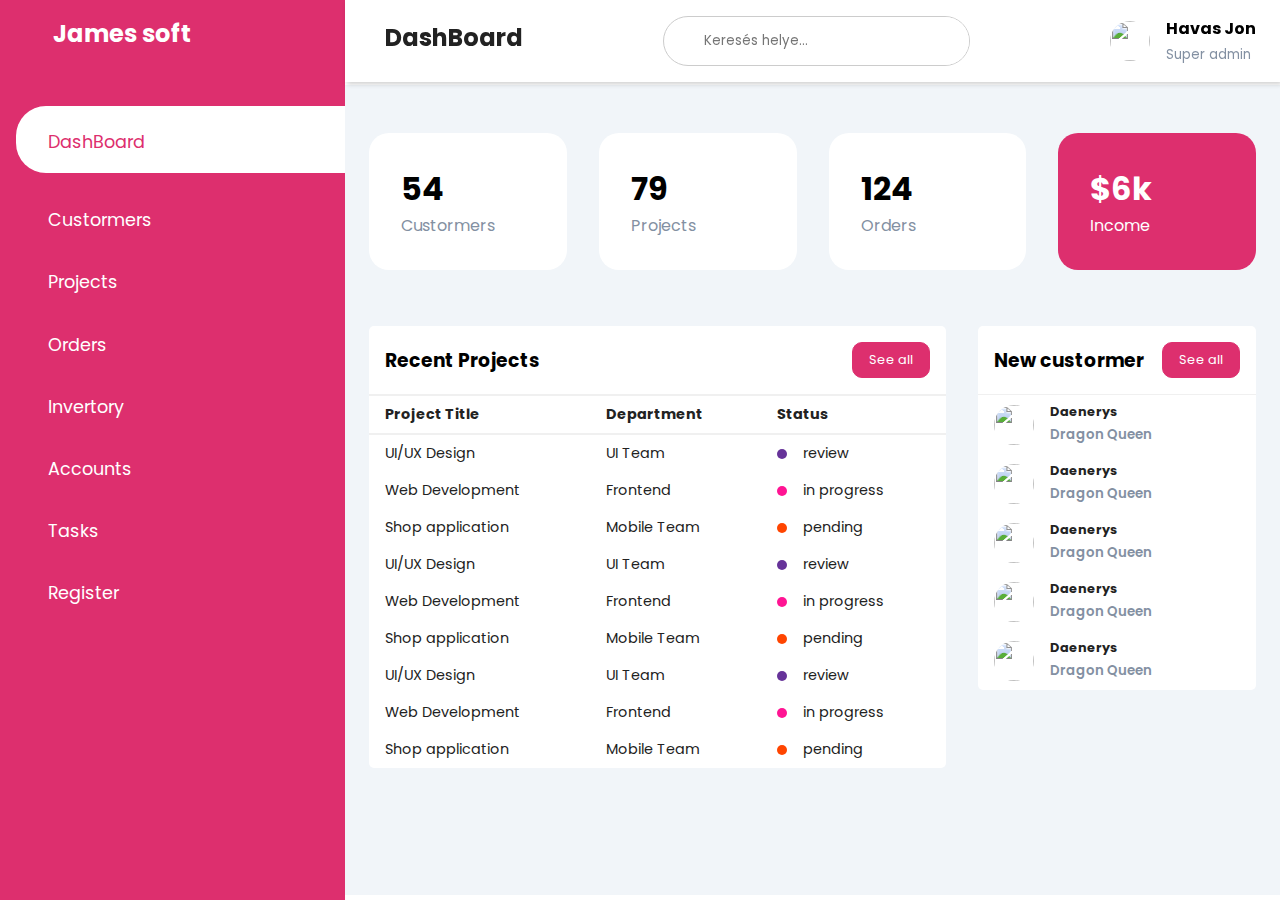
==== index.html @ 579163d4 "Initial commit" ====
<!DOCTYPE html>
<html lang="en">
<head>
    <meta charset="UTF-8">
    <meta http-equiv="X-UA-Compatible" content="IE=edge">
    <meta name="viewport" content="width=device-width, initial-scale=1, maximum-scale=1">
    <title>Frist WebApp</title>
    <link rel="shortcut icon" type="img/png" href="https://img.icons8.com/office/16/000000/shopping-cart.png">
    <link rel="stylesheet" href="https://maxst.icons8.com/vue-static/landings/line-awesome/line-awesome/1.3.0/css/line-awesome.min.css">
    <link rel="stylesheet" href="style.css">
</head>
<body>
    <script src="https://requirejs.org/docs/release/2.3.5/minified/require.js"></script>
    <script src="./index.js"></script>
    <input type="checkbox" id="nav-toggle">
    <div class="sidebar">
        <div class="sidebar-brand">
            <h2><span class="lab la-accusoft"></span> <span> James soft</span>
            </h2>
        </div>

        <div class="sidebar-menu">
            <ul>
                <li>
                    <!-- a>span*2 eredménye: -->
                    <a href="./index.html" class="active"><span class="las la-igloo"></span>
                        <span>DashBoard</span></a> 
                </li>
                <li>
                    <a href=""><span class="las la-users"></span>
                        <span>Custormers</span></a> 
                </li>
                <li>
                    <a href=""><span class="las la-clipboard-list"></span>
                        <span>Projects</span></a> 
                </li>
                <li>
                    <a href=""><span class="las la-shopping-bag"></span>
                        <span>Orders</span></a> 
                </li>
                <li>
                    <a href=""><span class="las la-receipt"></span>
                        <span>Invertory</span></a> 
                </li>
                <li>
                    <a href=""><span class="las la-user-circle"></span>
                        <span>Accounts</span></a> 
                </li>
                <li>
                    <a href=""><span class="las la-clipboard-list"></span>
                        <span>Tasks</span></a> 
                </li>
                <li>
                    <a href="./login.html"><span class="las la-user"></span>
                        <span>Register</span></a> 
                </li>
            </ul>
        </div>
    </div>

    <!-- három csík a bal felső sarokban -->
    <div class="main-content">
        <header>
            <h2>
                <div class="header-title">
                    <label for="nav-toggle">
                        <span class="las la-bars"></span>
                    </label>

                    DashBoard
                </div>
            </h2>
            <!-- keresés mező -->
            <div class="search-wrapper">
                <span class="las la-search"></span>
                <input type="search" placeholder="Keresés helye...">
            </div>

            <div class="user-wrapper">
                <img src="jon.png" width="40px" height="40px" alt="">
                <div>
                    <h4>Havas Jon</h4>
                    <small>Super admin</small>
                </div>
            </div>
        </header>

        <main>
            <div class="cards">
                <div class="card-single">
                    <div>
                        <h1>54</h1>
                        <span>Custormers</span>
                    </div>
                    <div>
                        <span class="las la-users"></span>
                    </div>
                </div>

                <div class="card-single">
                    <div>
                        <h1>79</h1>
                        <span>Projects</span>
                    </div>
                    <div>
                        <span class="las la-clipboard"></span>
                    </div>
                </div>

                <div class="card-single">
                    <div>
                        <h1>124</h1>
                        <span>Orders</span>
                    </div>
                    <div>
                        <span class="las la-shopping-bag"></span>
                    </div>
                </div>

                <div class="card-single">
                    <div>
                        <h1>$6k</h1>
                        <span>Income</span>
                    </div>
                    <div>
                        <span class="lab la-google-wallet"></span>
                    </div>
                </div>
            </div>

            <div class="recent-grid">
                <div class="projects">
                    <div class="card">
                        <div class="card-header">
                            <h3>Recent Projects</h3>

                            <button>See all<span class="las la-arrow-right"></span></button>
                        </div>

                        <div class="card-body">
                            <div class="table-responsive">
                                <table width="100%">
                                    <thead>
                                        <tr>
                                            <td>Project Title</td>
                                            <td>Department</td>
                                            <td>Status</td>
                                        </tr>
                                    </thead>
                                    <tbody>
                                        <tr>
                                            <td>UI/UX Design</td>
                                            <td>UI Team</td>
                                            <td>
                                                <span class="status purple"></span>
                                                review
                                            </td>
                                        </tr>
                                        <tr>
                                            <td>Web Development</td>
                                            <td>Frontend</td>
                                            <td>
                                                <span class="status pink"></span>
                                                in progress
                                            </td>
                                        </tr>
                                        <tr>
                                            <td>Shop application</td>
                                            <td>Mobile Team</td>
                                            <td>
                                                <span class="status orange"></span>
                                                pending
                                            </td>
                                        </tr>
                                        <tr>
                                            <td>UI/UX Design</td>
                                            <td>UI Team</td>
                                            <td>
                                                <span class="status purple"></span>
                                                review
                                            </td>
                                        </tr>
                                        <tr>
                                            <td>Web Development</td>
                                            <td>Frontend</td>
                                            <td>
                                                <span class="status pink"></span>
                                                in progress
                                            </td>
                                        </tr>
                                        <tr>
                                            <td>Shop application</td>
                                            <td>Mobile Team</td>
                                            <td>
                                                <span class="status orange"></span>
                                                pending
                                            </td>
                                        </tr>
                                        <tr>
                                            <td>UI/UX Design</td>
                                            <td>UI Team</td>
                                            <td>
                                                <span class="status purple"></span>
                                                review
                                            </td>
                                        </tr>
                                        <tr>
                                            <td>Web Development</td>
                                            <td>Frontend</td>
                                            <td>
                                                <span class="status pink"></span>
                                                in progress
                                            </td>
                                        </tr>
                                        <tr>
                                            <td>Shop application</td>
                                            <td>Mobile Team</td>
                                            <td>
                                                <span class="status orange"></span>
                                                pending
                                            </td>
                                        </tr>
                                    </tbody>
                                </table>
                            </div>
                        </div>
                    </div>
                </div>
                
                <div class="customers">
                    <div class="card">
                        <div class="card-header">
                            <h3>New custormer</h3>

                            <button>See all<span class="las la-arrow-right"></span></button>
                        </div>

                        <div class="card-body">
                            <div class="customer">
                                <div class="info">
                                    <img src="daenerys.png" width="40px" height="40px" alt="">
                                    <div>
                                        <h4>Daenerys</h4>
                                        <small>Dragon Queen</small>
                                    </div>
                                </div>
                                <div class="contact">
                                    <span class="las la-user-circle"></span>
                                    <span class="las la-comment"></span>
                                    <span class="las la-phone"></span>
                                </div>
                            </div>

                            <div class="customer">
                                <div class="info">
                                    <img src="daenerys.png" width="40px" height="40px" alt="">
                                    <div>
                                        <h4>Daenerys</h4>
                                        <small>Dragon Queen</small>
                                    </div>
                                </div>
                                <div class="contact">
                                    <span class="las la-user-circle"></span>
                                    <span class="las la-comment"></span>
                                    <span class="las la-phone"></span>
                                </div>
                            </div>
                            
                            <div class="customer">
                                <div class="info">
                                    <img src="daenerys.png" width="40px" height="40px" alt="">
                                    <div>
                                        <h4>Daenerys</h4>
                                        <small>Dragon Queen</small>
                                    </div>
                                </div>
                                <div class="contact">
                                    <span class="las la-user-circle"></span>
                                    <span class="las la-comment"></span>
                                    <span class="las la-phone"></span>
                                </div>
                            </div>

                            <div class="customer">
                                <div class="info">
                                    <img src="daenerys.png" width="40px" height="40px" alt="">
                                    <div>
                                        <h4>Daenerys</h4>
                                        <small>Dragon Queen</small>
                                    </div>
                                </div>
                                <div class="contact">
                                    <span class="las la-user-circle"></span>
                                    <span class="las la-comment"></span>
                                    <span class="las la-phone"></span>
                                </div>
                            </div>

                            <div class="customer">
                                <div class="info">
                                    <img src="daenerys.png" width="40px" height="40px" alt="">
                                    <div>
                                        <h4>Daenerys</h4>
                                        <small>Dragon Queen</small>
                                    </div>
                                </div>
                                <div class="contact">
                                    <span class="las la-user-circle"></span>
                                    <span class="las la-comment"></span>
                                    <span class="las la-phone"></span>
                                </div>
                            </div>
                        </div>
                    </div>
                </div>
            </div>
        </main>

    </div>


</body>
</html>
---- style.css ----
/* @import url('https://fonts.googleapis.com/css2?family=Poppins:wght@300,400;500,600&display=swap'); */
@import url('https://fonts.googleapis.com/css2?family=Kiwi+Maru:wght@400;500&family=Poppins:ital,wght@0,200;0,300;1,200&display=swap');

:root {
    --main-color: #DD2F6E;
    --color-dark: #1D2231;
    --text-grey: #8390A2;
}

* {
    padding: 0;
    margin: 0;
    box-sizing: border-box;
    list-style-type: none;
    text-decoration: none;
    font-family: 'Poppins', sans-serif;
}

.sidebar {
    width: 345px;
    position: fixed;
    left: 0;
    top: 0;
    height: 100%;
    background: var(--main-color);
    z-index: 100;
    transition: width 300ms;
} 

.sidebar-brand {
    height: 90px;
    padding: 1rem 0rem 1rem 2rem;
    color: #fff;
}

.sidebar-brand span {
    display: inline-block;
    padding-right: 1rem;
}

.sidebar-menu {
    margin-top: 1rem;
}
/* széthúzza a menü sorközöket */
.sidebar-menu li {
    width: 100%;
    margin-bottom: 1.7rem;
    padding-left: 1rem; /*behúzás mértéke */
}

.sidebar-menu a {
    padding-left: 1rem;
    display: block;
    color: #fff;
    font-size: 1.1rem;
}

.sidebar-menu a.active {
    background: #fff;
    padding-top: 1rem;
    padding-bottom: 1rem;
    color: var(--main-color);
    border-radius: 30px 0px 0px 30px;
}

.sidebar-menu a span:first-child {
    font-size: 1.5rem;
    padding-right: 1rem;
}

#nav-toggle:checked + .sidebar {
    width: 70px;
}

#nav-toggle:checked + .sidebar .sidebar-brand,
#nav-toggle:checked + .sidebar li {
    padding-left: 1rem;
    text-align: center;
}

#nav-toggle:checked + .sidebar li a {
    padding-left: 0rem;
}

#nav-toggle:checked + .sidebar li a span {
    padding-right: 1rem;
}

#nav-toggle:checked + .sidebar .sidebar-brand h2 span:last-child,
#nav-toggle:checked + .sidebar li a span:last-child{
    display: none;  /*ez a menüsorban elrejti a szöveget, csak az ikonok maradnak */
}

#nav-toggle:checked ~ .main-content {
    margin-left: 70px;
}

#nav-toggle:checked ~ .main-content header{
    width: calc(100% - 70px);
    left: 70px;
    /* .sidebar és headerből a transition-nal együtt műküdik; */
}

/* ez az eltűnő bal menüsor helyére behúzza az egész page-t */
.main-content{
    transition: margin-left 300ms;
    margin-left: 345px;
}

header{
    background: #fff;
    display: flex;
    justify-content: space-between;
    padding: 1rem 1.5rem;
    box-shadow: 2px 2px 5px rgba(0,0,0,0.2);
    position: fixed;
    left: 345px;
    width: calc(100% - 345px);
    top: 0;
    z-index: 100;
    transition: left 300ms;
}

#nav-toggle {
    display: none;
}

header h2 {
    color:#222;
}

header label span {
    font-size: 1.7rem;
    padding-right: 1rem;
}

.search-wrapper{
    border: 1px solid #ccc;
    border-radius: 30px;
    height: 50px;
    display: flex;
    align-items: center;
    overflow-x: hidden;
}

.search-wrapper span {
    display: inline-block;
    padding: 0rem 1rem;
    font-size: 1.5rem;
}

.search-wrapper input {
    height: 100%;
    padding: .5rem;
    border: none;
    outline: none;
}

.user-wrapper {
    display: flex;
    align-items: center;
}

.user-wrapper img {
    border-radius: 50%;
    margin-right: 1rem;
}

.user-wrapper h4 {
    margin-bottom: 0rem !important;
}

.user-wrapper small {
    display: inline-block;
    color: var(--text-grey);
    /* margin-top: -3px !important; */
}

main {
    margin-top: 85px;
    padding: 2rem 1.5rem;
    background: #f1f5f9;
    min-height: calc(100vh - 90px);
}

.cards {
    display: grid;
    grid-template-columns: repeat(4, 1fr);
    grid-gap: 2rem;
    margin-top: 1rem;
}

.card-single {
    display: flex;
    justify-content: space-between;
    background: #fff;
    padding: 2rem;
    border-radius: 20px;
}

.card-single div:last-child span {
    font-size: 3rem;
    color: var(--main-color);
}

.card-single div:first-child span {
    color: var(--text-grey);
}

.card-single:last-child {
    background: var(--main-color);
}

.card-single:last-child h1,
.card-single:last-child div:first-child span,
.card-single:last-child div:last-child span {
    color: #fff;
}

.recent-grid {
    margin-top: 3.5rem;
    display: grid;
    grid-gap: 2rem;
    grid-template-columns: 65% auto;
}

.card {
    background: #fff;
    border-radius: 5px;
}

.card-header {
    padding: 1rem;
}

.card-header {
    display: flex;
    justify-content: space-between;
    align-items: center;
    border-bottom: 1px solid #f0f0f0;
}

.card-header button {
    background: var(--main-color);
    border-radius: 10px;
    color:#fff;
    font-size: .8rem;
    padding: .5rem 1rem;
    border: 1px solid var(--main-color);
}

table {
    border-collapse: collapse;
}

thead tr {
    border-top: 1px solid #f0f0f0;
    border-bottom:  2px solid #f0f0f0;
    /* padding: .5rem 0rem; */
}

thead td {
    font-weight: 700;
}

td {
    padding: .5rem 1rem;
    font-size: .9rem;
    color: #222;
}

td .status {
    display: inline-block;
    height: 10px;
    width: 10px;
    border-radius: 50%;
    margin-right: 1rem;
}

tr td:last-child {
    display: flex;
    align-items: center;
}

.status.purple{
    background: rebeccapurple;
}

.status.pink {
    background: deeppink;
}

.status.orange{
    background:orangered;
}

.table-responsive {
    width: 100%;
    overflow-x: auto;
}

.customer {
    display: flex;
    justify-content: space-between;
    align-items: center;
    padding: .5rem 1rem;
}

.info {
    display: flex;
    align-items: center;
}

.info img {
    border-radius: 50%;
    margin-right: 1rem;
}

.info h4 {
    font-size: .8rem;
    font-weight: 700;
    color: #222;
}

.info small {
    font-weight: 600;
    color: var(--text-grey);
}

.contact span {
    font-size: 1.2rem;
    display: inline-block;
    margin-left: 0.5rem;
    color: var(--main-color);
}

@media only screen and (max-width: 1200px) {
    .sidebar {
        width: 70px;
    }
    
    .sidebar .sidebar-brand,
    .sidebar li {
        padding-left: 1rem;
        text-align: center;
    }
    
    .sidebar li a {
        padding-left: 0rem;
    }
    
    /* .sidebar li a span {
        padding-right: 1rem;
    } */
    
    .sidebar .sidebar-brand h2 span:last-child,
    .sidebar li a span:last-child{
        display: none;  /*ez a menüsorban elrejti a szöveget, csak az ikonok maradnak */
    }
    
    .main-content {
        margin-left: 70px;
    }
    
    .main-content header{
        width: calc(100% - 70px);
        left: 70px;
        /* .sidebar és headerből a transition-nal együtt műküdik; */
    }

    
}

@media only screen and (max-width: 960px){
    .cards {
        grid-template-columns: repeat(3, 1fr);
    }

    .recent-grid {
        grid-template-columns: 60% 40%;
    }
}

@media only screen and (max-width: 768px){
    .cards {
        grid-template-columns: repeat(2, 1fr);
    }

    .recent-grid {
        grid-template-columns: 100%;
    }

    .search-wrapper{
        display: none;
    }

    .sidebar {
        left: -100% !important;
    }

    header h2 {
        display: flex;
        align-items: center;
    }

    header h2 label{
        display: inline-block;
        background: var(--main-color);
        padding-right: 0rem;
        margin-right: 1rem;
        height: 40px;
        width: 40px;
        border-radius: 50%;
        color: #fff;
        display: flex;
        align-items: center;
        justify-content: center !important;
    }

    header h2 span {
        text-align: center;
        padding-right: 0rem;
    }

    header h2 {
        font-size: 1.1rem;
    }

    .main-content {
        width: 100%;
        margin-left: 0rem;
    }

        /* ezzel a fejléc is teljesen kijön balra */
    header {
        width: 100% !important;
        left: 0 !important;
    }

    #nav-toggle:checked + .sidebar {
        left: 0 !important;
        z-index: 100;
        width: 345px;
    }

    /* #nav-toggle:checked + .sidebar:hover {
        width: 345px;
        z-index: 200;
    } */
    
    #nav-toggle:checked + .sidebar .sidebar-brand,
    #nav-toggle:checked + .sidebar li {
        padding-left: 2rem;
        text-align: left;
    }
    
    #nav-toggle:checked + .sidebar li a {
        padding-left: 1rem;
    }
        
    #nav-toggle:checked + .sidebar .sidebar-brand h2 span:last-child,
    #nav-toggle:checked + .sidebar li a span:last-child{
        display: inline;
    }

    #nav-toggle:checked ~ .main-content {
        margin-left: 0rem !important;
    }
}

@media only screen and (max-width: 560px){
    .cards {
        grid-template-columns: 100%;
    }
}

input[type=text]:focus {
    background-color: #ccc;
    
}

label[type=text] {
    width: 500px;
    margin-right: 500px;
}

/*#lname{
     background-color: #DD2F6E;
    width: 200px;
}
*/

#bday{
     box-sizing: border-box;
}

.btnSubmit{
    position: fixed;
    width: 20%;
    /* top: 530px;
    right: 400px; */
    top: calc(50% + 100px);
    left: calc(50% + 60px);
}

#btnSubmit:hover {
    background-color: #DD2F6E;
}

input{
    top: 250px;
    right: 100px;
    left: 500px;

}
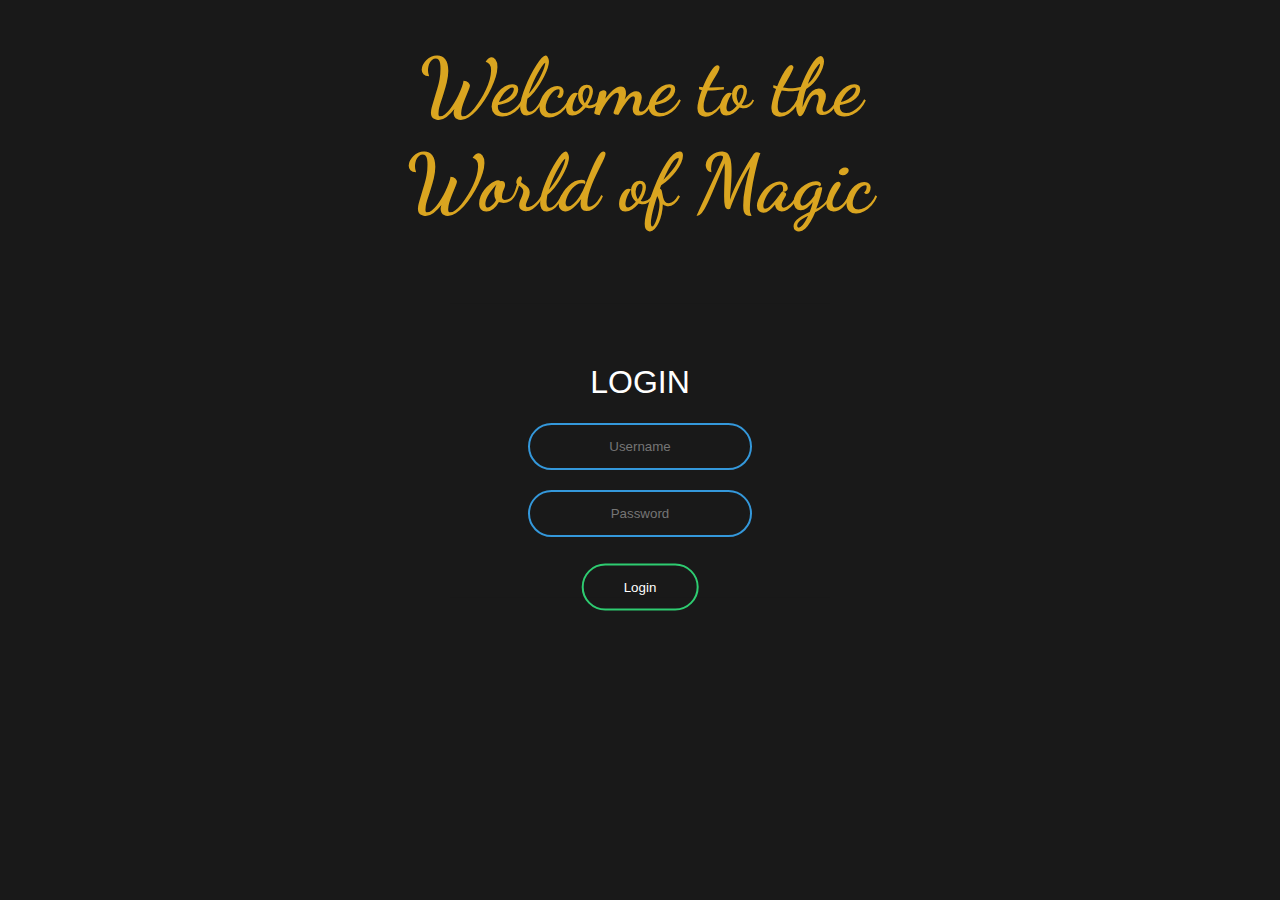
==== commit 07e46ed7: "fix login button" ====
--- a/index.html
+++ b/index.html
@@ -1,323 +1,34 @@
 <!DOCTYPE html>
-<html lang="en">
-<head>
-    <meta charset="UTF-8">
-    <meta http-equiv="X-UA-Compatible" content="IE=edge">
-    <meta name="viewport" content="width=device-width, initial-scale=1, maximum-scale=1">
-    <title>Frist WebApp</title>
-    <link rel="shortcut icon" type="img/png" href="https://img.icons8.com/office/16/000000/shopping-cart.png">
-    <link rel="stylesheet" href="https://maxst.icons8.com/vue-static/landings/line-awesome/line-awesome/1.3.0/css/line-awesome.min.css">
-    <link rel="stylesheet" href="style.css">
-</head>
-<body>
-    <script src="https://requirejs.org/docs/release/2.3.5/minified/require.js"></script>
-    <script src="./index.js"></script>
-    <input type="checkbox" id="nav-toggle">
-    <div class="sidebar">
-        <div class="sidebar-brand">
-            <h2><span class="lab la-accusoft"></span> <span> James soft</span>
-            </h2>
-        </div>
+<html lang="en" dir="ltr">
+  <head>
+    <meta charset="utf-8">
+    <title>Simple WebSite - Login Form</title>
+    <link rel="stylesheet" href="loginStyle.css">
+  </head>
+  <body>
 
-        <div class="sidebar-menu">
-            <ul>
-                <li>
-                    <!-- a>span*2 eredménye: -->
-                    <a href="./index.html" class="active"><span class="las la-igloo"></span>
-                        <span>DashBoard</span></a> 
-                </li>
-                <li>
-                    <a href=""><span class="las la-users"></span>
-                        <span>Custormers</span></a> 
-                </li>
-                <li>
-                    <a href=""><span class="las la-clipboard-list"></span>
-                        <span>Projects</span></a> 
-                </li>
-                <li>
-                    <a href=""><span class="las la-shopping-bag"></span>
-                        <span>Orders</span></a> 
-                </li>
-                <li>
-                    <a href=""><span class="las la-receipt"></span>
-                        <span>Invertory</span></a> 
-                </li>
-                <li>
-                    <a href=""><span class="las la-user-circle"></span>
-                        <span>Accounts</span></a> 
-                </li>
-                <li>
-                    <a href=""><span class="las la-clipboard-list"></span>
-                        <span>Tasks</span></a> 
-                </li>
-                <li>
-                    <a href="./login.html"><span class="las la-user"></span>
-                        <span>Register</span></a> 
-                </li>
-            </ul>
-        </div>
+    <div class="welcome">
+      <h1>Welcome to the World of Magic</h1>
     </div>
 
-    <!-- három csík a bal felső sarokban -->
-    <div class="main-content">
-        <header>
-            <h2>
-                <div class="header-title">
-                    <label for="nav-toggle">
-                        <span class="las la-bars"></span>
-                    </label>
+<form class="box" action="dashboard.html" method="post">
+  
+  <h1>Login</h1>
+  <input type="text" name="" placeholder="Username">
+  <input type="password" name="" placeholder="Password">
+  <!-- <input type="submit" name="" value="Login"> -->
+  <!-- <a href="./dashboard.html">
+    <input type="submit"/></a> -->
+    <!-- <a input type="submit" href="./dashboard.html"></a>
+  <input type="button"  -->
+</form>
 
-                    DashBoard
-                </div>
-            </h2>
-            <!-- keresés mező -->
-            <div class="search-wrapper">
-                <span class="las la-search"></span>
-                <input type="search" placeholder="Keresés helye...">
-            </div>
+<input type="button" class="btnBox" value="Login" onClick="myFunction()"/>
+     <script>
+       function myFunction() {
+         window.location.href="./dashboard.html";
+       }
+     </script>
 
-            <div class="user-wrapper">
-                <img src="jon.png" width="40px" height="40px" alt="">
-                <div>
-                    <h4>Havas Jon</h4>
-                    <small>Super admin</small>
-                </div>
-            </div>
-        </header>
-
-        <main>
-            <div class="cards">
-                <div class="card-single">
-                    <div>
-                        <h1>54</h1>
-                        <span>Custormers</span>
-                    </div>
-                    <div>
-                        <span class="las la-users"></span>
-                    </div>
-                </div>
-
-                <div class="card-single">
-                    <div>
-                        <h1>79</h1>
-                        <span>Projects</span>
-                    </div>
-                    <div>
-                        <span class="las la-clipboard"></span>
-                    </div>
-                </div>
-
-                <div class="card-single">
-                    <div>
-                        <h1>124</h1>
-                        <span>Orders</span>
-                    </div>
-                    <div>
-                        <span class="las la-shopping-bag"></span>
-                    </div>
-                </div>
-
-                <div class="card-single">
-                    <div>
-                        <h1>$6k</h1>
-                        <span>Income</span>
-                    </div>
-                    <div>
-                        <span class="lab la-google-wallet"></span>
-                    </div>
-                </div>
-            </div>
-
-            <div class="recent-grid">
-                <div class="projects">
-                    <div class="card">
-                        <div class="card-header">
-                            <h3>Recent Projects</h3>
-
-                            <button>See all<span class="las la-arrow-right"></span></button>
-                        </div>
-
-                        <div class="card-body">
-                            <div class="table-responsive">
-                                <table width="100%">
-                                    <thead>
-                                        <tr>
-                                            <td>Project Title</td>
-                                            <td>Department</td>
-                                            <td>Status</td>
-                                        </tr>
-                                    </thead>
-                                    <tbody>
-                                        <tr>
-                                            <td>UI/UX Design</td>
-                                            <td>UI Team</td>
-                                            <td>
-                                                <span class="status purple"></span>
-                                                review
-                                            </td>
-                                        </tr>
-                                        <tr>
-                                            <td>Web Development</td>
-                                            <td>Frontend</td>
-                                            <td>
-                                                <span class="status pink"></span>
-                                                in progress
-                                            </td>
-                                        </tr>
-                                        <tr>
-                                            <td>Shop application</td>
-                                            <td>Mobile Team</td>
-                                            <td>
-                                                <span class="status orange"></span>
-                                                pending
-                                            </td>
-                                        </tr>
-                                        <tr>
-                                            <td>UI/UX Design</td>
-                                            <td>UI Team</td>
-                                            <td>
-                                                <span class="status purple"></span>
-                                                review
-                                            </td>
-                                        </tr>
-                                        <tr>
-                                            <td>Web Development</td>
-                                            <td>Frontend</td>
-                                            <td>
-                                                <span class="status pink"></span>
-                                                in progress
-                                            </td>
-                                        </tr>
-                                        <tr>
-                                            <td>Shop application</td>
-                                            <td>Mobile Team</td>
-                                            <td>
-                                                <span class="status orange"></span>
-                                                pending
-                                            </td>
-                                        </tr>
-                                        <tr>
-                                            <td>UI/UX Design</td>
-                                            <td>UI Team</td>
-                                            <td>
-                                                <span class="status purple"></span>
-                                                review
-                                            </td>
-                                        </tr>
-                                        <tr>
-                                            <td>Web Development</td>
-                                            <td>Frontend</td>
-                                            <td>
-                                                <span class="status pink"></span>
-                                                in progress
-                                            </td>
-                                        </tr>
-                                        <tr>
-                                            <td>Shop application</td>
-                                            <td>Mobile Team</td>
-                                            <td>
-                                                <span class="status orange"></span>
-                                                pending
-                                            </td>
-                                        </tr>
-                                    </tbody>
-                                </table>
-                            </div>
-                        </div>
-                    </div>
-                </div>
-                
-                <div class="customers">
-                    <div class="card">
-                        <div class="card-header">
-                            <h3>New custormer</h3>
-
-                            <button>See all<span class="las la-arrow-right"></span></button>
-                        </div>
-
-                        <div class="card-body">
-                            <div class="customer">
-                                <div class="info">
-                                    <img src="daenerys.png" width="40px" height="40px" alt="">
-                                    <div>
-                                        <h4>Daenerys</h4>
-                                        <small>Dragon Queen</small>
-                                    </div>
-                                </div>
-                                <div class="contact">
-                                    <span class="las la-user-circle"></span>
-                                    <span class="las la-comment"></span>
-                                    <span class="las la-phone"></span>
-                                </div>
-                            </div>
-
-                            <div class="customer">
-                                <div class="info">
-                                    <img src="daenerys.png" width="40px" height="40px" alt="">
-                                    <div>
-                                        <h4>Daenerys</h4>
-                                        <small>Dragon Queen</small>
-                                    </div>
-                                </div>
-                                <div class="contact">
-                                    <span class="las la-user-circle"></span>
-                                    <span class="las la-comment"></span>
-                                    <span class="las la-phone"></span>
-                                </div>
-                            </div>
-                            
-                            <div class="customer">
-                                <div class="info">
-                                    <img src="daenerys.png" width="40px" height="40px" alt="">
-                                    <div>
-                                        <h4>Daenerys</h4>
-                                        <small>Dragon Queen</small>
-                                    </div>
-                                </div>
-                                <div class="contact">
-                                    <span class="las la-user-circle"></span>
-                                    <span class="las la-comment"></span>
-                                    <span class="las la-phone"></span>
-                                </div>
-                            </div>
-
-                            <div class="customer">
-                                <div class="info">
-                                    <img src="daenerys.png" width="40px" height="40px" alt="">
-                                    <div>
-                                        <h4>Daenerys</h4>
-                                        <small>Dragon Queen</small>
-                                    </div>
-                                </div>
-                                <div class="contact">
-                                    <span class="las la-user-circle"></span>
-                                    <span class="las la-comment"></span>
-                                    <span class="las la-phone"></span>
-                                </div>
-                            </div>
-
-                            <div class="customer">
-                                <div class="info">
-                                    <img src="daenerys.png" width="40px" height="40px" alt="">
-                                    <div>
-                                        <h4>Daenerys</h4>
-                                        <small>Dragon Queen</small>
-                                    </div>
-                                </div>
-                                <div class="contact">
-                                    <span class="las la-user-circle"></span>
-                                    <span class="las la-comment"></span>
-                                    <span class="las la-phone"></span>
-                                </div>
-                            </div>
-                        </div>
-                    </div>
-                </div>
-            </div>
-        </main>
-
-    </div>
-
-
-</body>
-</html>+  </body>
+</html>
--- a/loginStyle.css
+++ b/loginStyle.css
@@ -0,0 +1,91 @@
+@import url('https://fonts.googleapis.com/css2?family=Dancing+Script&display=swap');
+
+body{
+  margin: 0;
+  padding: 0;
+  font-family: sans-serif;
+  /* background: #34495e; */
+  background-color: #191919;
+}
+
+.welcome{
+  color: goldenrod;
+  /* color: #2ecc71; */
+  font-family: 'Dancing Script', cursive;
+  position: absolute;
+  top: 15%;
+  left: 50%;
+  transform: translate(-50%,-50%);
+  text-align: center;
+  font-size: 40px;
+  
+}
+.box{
+  width: 300px;
+  padding: 40px;
+  position: absolute;
+  top: 50%;
+  left: 50%;
+  transform: translate(-50%,-50%);
+  background: #191919;
+  text-align: center;
+}
+.box h1{
+  color: white;
+  text-transform: uppercase;
+  font-weight: 500;
+}
+.box input[type = "text"],.box input[type = "password"]{
+  border:0;
+  background: none;
+  display: block;
+  margin: 20px auto;
+  text-align: center;
+  border: 2px solid #3498db;
+  padding: 14px 10px;
+  width: 200px;
+  outline: none;
+  color: white;
+  border-radius: 24px;
+  transition: 0.25s;
+}
+.box input[type = "text"]:focus,.box input[type = "password"]:focus{
+  width: 280px;
+  border-color: #2ecc71;
+}
+.box input[type = "submit"]{
+  border:0;
+  background: none;
+  display: block;
+  margin: 20px auto;
+  text-align: center;
+  border: 2px solid #2ecc71;
+  padding: 14px 40px;
+  outline: none;
+  color: white;
+  border-radius: 24px;
+  transition: 0.25s;
+  cursor: pointer;
+}
+
+.btnBox{
+  border:0;
+  background: none;
+  display: block;
+  margin: 20px auto;
+  text-align: center;
+  border: 2px solid #2ecc71;
+  padding: 14px 40px;
+  outline: none;
+  color: white;
+  border-radius: 24px;
+  transition: 0.25s;
+  cursor: pointer;
+  position: absolute;
+  top: 63%;
+  left: 50%;
+  transform: translate(-50%,-50%);
+}
+.box input[type = "submit"]:hover{
+  background: #2ecc71;
+}
